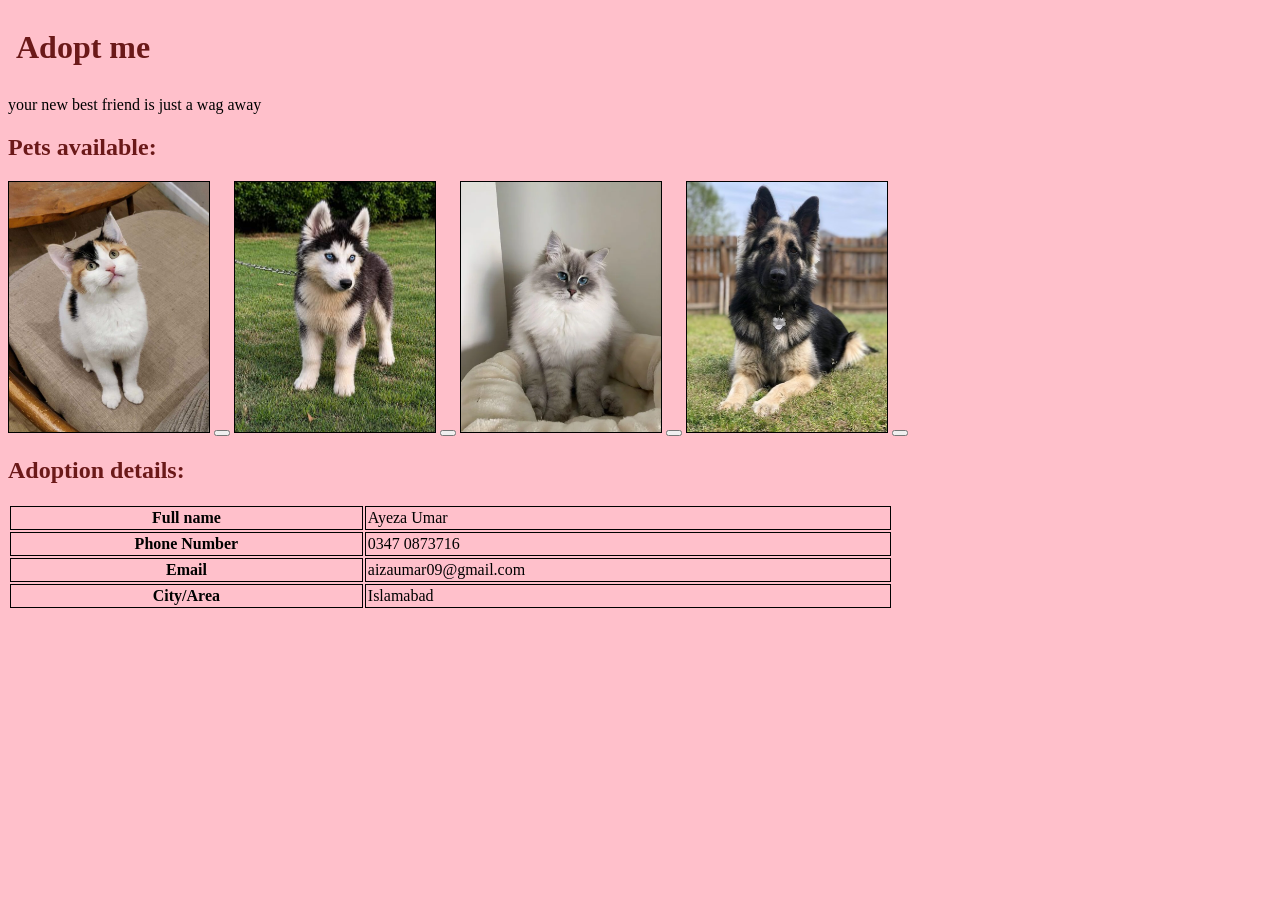
==== index.html @ 5b7b37e3 "Add Lab 11 page" ====
<!--Name: Ayeza Umar-->
<!--Roll number: 26i_3280-->

<!DOCTYPE html>
<html>
    <head>
        
        <link rel="stylesheet" href="style.css">
    </head>
    <body>
        <h1>Adopt me</h1>

        <p>your new best friend is just a wag away</p>

        <h2>Pets available:</h2>

        <img src="image.png">
         <button onclick="adoptPet()"></button>
        <img src="image copy.png">
         <button onclick="adoptPet()"></button>
        <img src="image copy 2.png">
        <button onclick="adoptPet()"></button>
        <img src="image copy 3.png">
        <button onclick="adoptPet()"></button>
        
       

        <script>
            function adoptPet(){
                console.log("woohoo")
                alert("Thank you for your interest!")
            }
        </script>

        <h2>Adoption details:</h2>
        <table>
            <tr>
                <th>Full name</th>
                <td>Ayeza Umar</td>
            </tr>

            <tr>
                <th>Phone Number</th>
                <td>0347 0873716</td>
            </tr>

            <tr>
                <th>Email</th>
                <td>aizaumar09@gmail.com</td>
            </tr>

            <tr>
                <th>City/Area</th>
                <td>Islamabad</td>
            </tr>

            
    </body>
</html>
---- style.css ----
/*Name: Ayeza Umar*/
/*Roll number: 26i_3280*/

body {
    background-color:pink;

}

h1{
    color: rgb(107, 25, 25);
    padding: 8px;
}

h2{
     color: rgb(107, 25, 25);
}

table{
    width: 70%;
}

th,td{
    border: 1px solid black;
    padding: 2px;
}

img{
    border: 1px solid black;
    height: 250px;
    width: 200px;
}
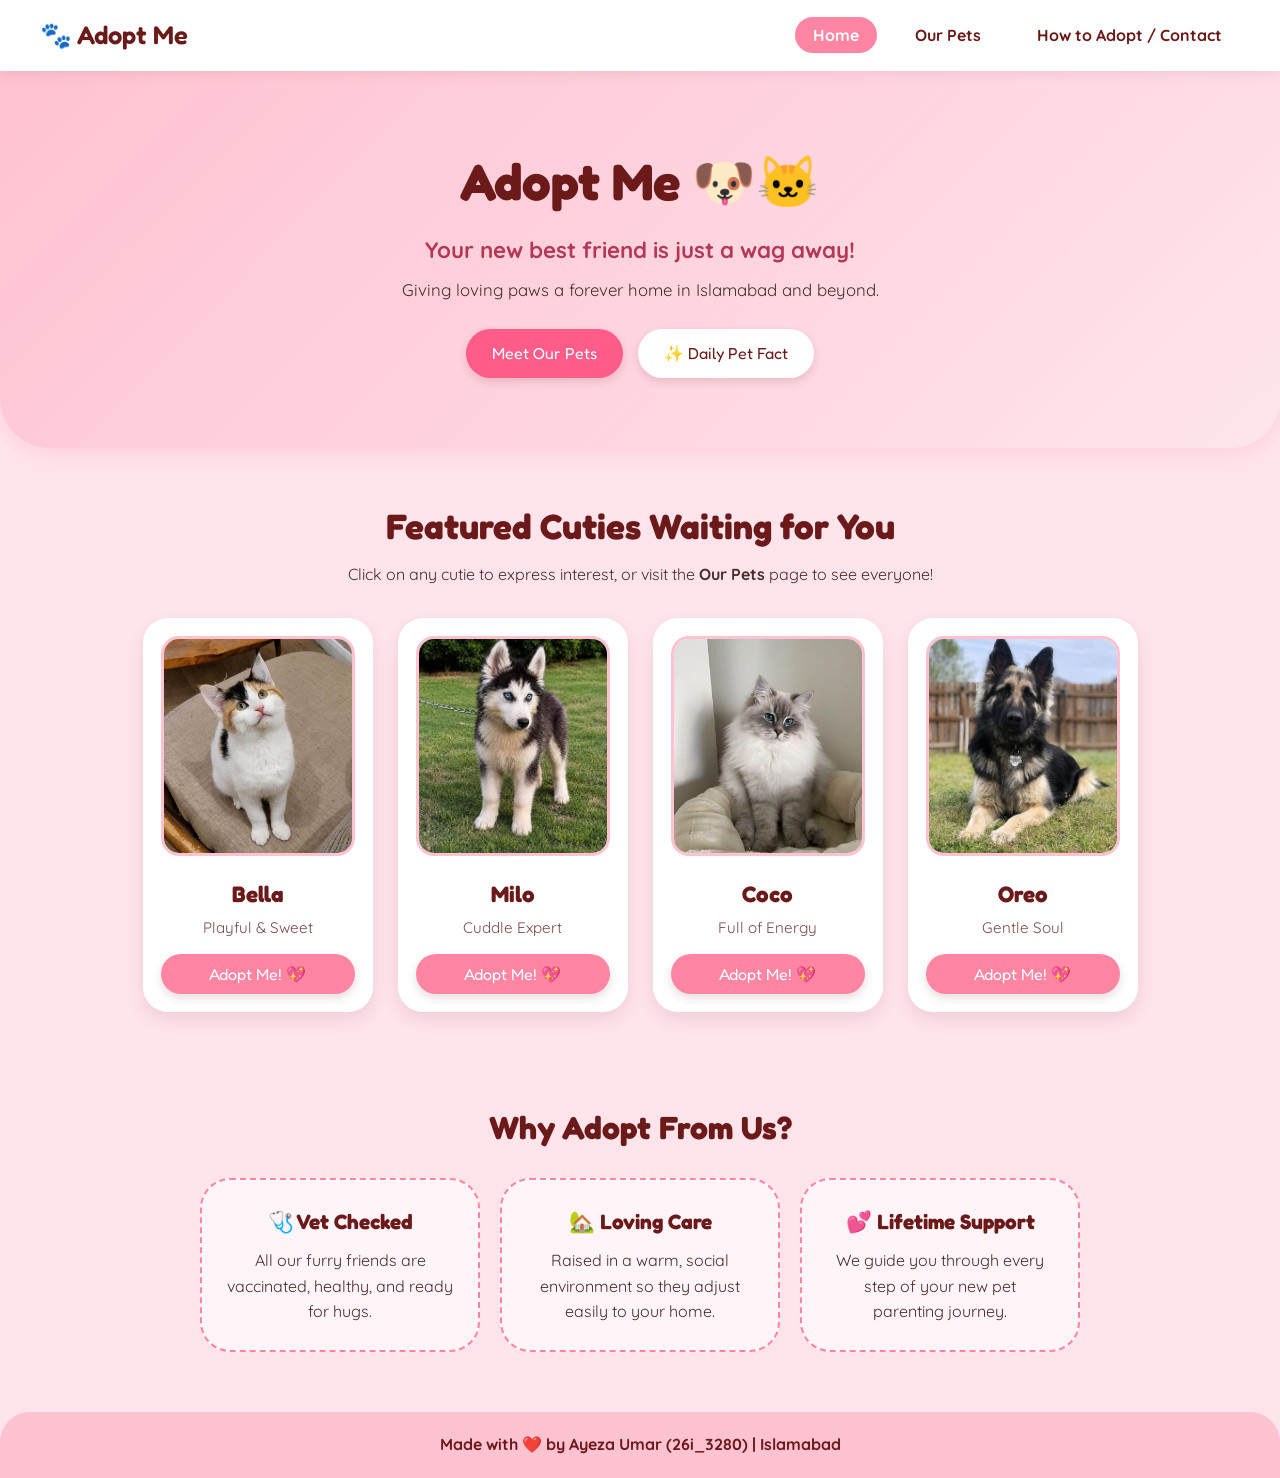
==== commit 9cff19e1: "name change" ====
--- a/index.html
+++ b/index.html
@@ -2,58 +2,124 @@
 <!--Roll number: 26i_3280-->
 
 <!DOCTYPE html>
-<html>
-    <head>
-        
-        <link rel="stylesheet" href="style.css">
-    </head>
-    <body>
-        <h1>Adopt me</h1>
+<html lang="en">
+<head>
+    <meta charset="UTF-8">
+    <meta name="viewport" content="width=device-width, initial-scale=1.0">
+    <title>Adopt Me | Home</title>
+    <!-- Importing a cute, rounded Google Font -->
+    <link href="https://fonts.googleapis.com/css2?family=Fredoka:wght@400;600&family=Quicksand:wght@500;700&display=swap" rel="stylesheet">
+    <link rel="stylesheet" href="style(2).css">
+</head>
+<body>
 
-        <p>your new best friend is just a wag away</p>
+    <!-- Navigation Bar for your 3-page website -->
+    <nav class="navbar">
+        <div class="logo">🐾 Adopt Me</div>
+        <ul class="nav-links">
+            <li><a href="index.html" class="active">Home</a></li>
+            <li><a href="pets.html">Our Pets</a></li>
+            <li><a href="adopt.html">How to Adopt / Contact</a></li>
+        </ul>
+    </nav>
 
-        <h2>Pets available:</h2>
+    <!-- Cute & Bubbly Hero Section -->
+    <header class="hero">
+        <div class="hero-content">
+            <h1>Adopt Me 🐶🐱</h1>
+            <p class="tagline">Your new best friend is just a wag away!</p>
+            <p class="subtext">Giving loving paws a forever home in Islamabad and beyond.</p>
+            <div class="hero-buttons">
+                <a href="pets.html" class="btn btn-primary">Meet Our Pets</a>
+                <button onclick="showFunFact()" class="btn btn-secondary">✨ Daily Pet Fact</button>
+            </div>
+            <!-- Interactive JS output box -->
+            <p id="fact-display" class="fact-box"></p>
+        </div>
+    </header>
 
-        <img src="image.png">
-         <button onclick="adoptPet()"></button>
-        <img src="image copy.png">
-         <button onclick="adoptPet()"></button>
-        <img src="image copy 2.png">
-        <button onclick="adoptPet()"></button>
-        <img src="image copy 3.png">
-        <button onclick="adoptPet()"></button>
-        
-       
+    <!-- Featured Pets Preview Section -->
+    <section class="featured-section">
+        <h2>Featured Cuties Waiting for You</h2>
+        <p>Click on any cutie to express interest, or visit the <strong>Our Pets</strong> page to see everyone!</p>
 
-        <script>
-            function adoptPet(){
-                console.log("woohoo")
-                alert("Thank you for your interest!")
-            }
-        </script>
+        <div class="pet-grid">
+            <div class="pet-card">
+                <img src="image.png" alt="Cute Pet 1">
+                <h3>Bella</h3>
+                <p>Playful & Sweet</p>
+                <button class="adopt-btn" onclick="adoptPet('Bella')">Adopt Me! 💖</button>
+            </div>
 
-        <h2>Adoption details:</h2>
-        <table>
-            <tr>
-                <th>Full name</th>
-                <td>Ayeza Umar</td>
-            </tr>
+            <div class="pet-card">
+                <img src="image copy.png" alt="Cute Pet 2">
+                <h3>Milo</h3>
+                <p>Cuddle Expert</p>
+                <button class="adopt-btn" onclick="adoptPet('Milo')">Adopt Me! 💖</button>
+            </div>
 
-            <tr>
-                <th>Phone Number</th>
-                <td>0347 0873716</td>
-            </tr>
+            <div class="pet-card">
+                <img src="image copy 2.png" alt="Cute Pet 3">
+                <h3>Coco</h3>
+                <p>Full of Energy</p>
+                <button class="adopt-btn" onclick="adoptPet('Coco')">Adopt Me! 💖</button>
+            </div>
 
-            <tr>
-                <th>Email</th>
-                <td>aizaumar09@gmail.com</td>
-            </tr>
+            <div class="pet-card">
+                <img src="image copy 3.png" alt="Cute Pet 4">
+                <h3>Oreo</h3>
+                <p>Gentle Soul</p>
+                <button class="adopt-btn" onclick="adoptPet('Oreo')">Adopt Me! 💖</button>
+            </div>
+        </div>
+    </section>
 
-            <tr>
-                <th>City/Area</th>
-                <td>Islamabad</td>
-            </tr>
+    <!-- Why Adopt Section -->
+    <section class="why-adopt">
+        <h2>Why Adopt From Us?</h2>
+        <div class="perks-container">
+            <div class="perk-bubble">
+                <h3>🩺 Vet Checked</h3>
+                <p>All our furry friends are vaccinated, healthy, and ready for hugs.</p>
+            </div>
+            <div class="perk-bubble">
+                <h3>🏡 Loving Care</h3>
+                <p>Raised in a warm, social environment so they adjust easily to your home.</p>
+            </div>
+            <div class="perk-bubble">
+                <h3>💕 Lifetime Support</h3>
+                <p>We guide you through every step of your new pet parenting journey.</p>
+            </div>
+        </div>
+    </section>
 
-            
-    </body>
+    <!-- Footer -->
+    <footer>
+        <p>Made with ❤️ by Ayeza Umar (26i_3280) | Islamabad</p>
+    </footer>
+
+    <!-- JavaScript -->
+    <script>
+        // Updated version of your original function
+        function adoptPet(petName) {
+            console.log("Woohoo! Interest shown in " + petName);
+            alert("Woohoo! 🐾 Thank you for your interest in adopting " + petName + "! Head over to our 'How to Adopt' page to complete your request.");
+        }
+
+        // Extra interactive function for the Home Page
+        function showFunFact() {
+            const facts = [
+                "🐶 Dogs' nose prints are as unique as human fingerprints!",
+                "🐱 Cats spend 70% of their lives sleeping—professional nappers!",
+                "🐾 Petting a dog or cat for just 15 minutes lowers stress levels!",
+                "🐰 Happy bunnies do a joyful jump-twist in the air called a 'binky'!"
+            ];
+            const randomFact = facts[Math.floor(Math.random() * facts.length)];
+            const factBox = document.getElementById("fact-display");
+            factBox.innerText = randomFact;
+            factBox.style.display = "inline-block";
+        }
+    </script>
+
+</body>
 </html>
--- a/style(2).css
+++ b/style(2).css
@@ -0,0 +1,589 @@
+/*Name: Ayeza Umar*/
+/*Roll number: 26i_3280*/
+
+* {
+    box-sizing: border-box;
+    margin: 0;
+    padding: 0;
+}
+
+body {
+    background-color: #ffe4ec; /* Soft pastel pink */
+    font-family: 'Quicksand', sans-serif;
+    color: #4a2c2c;
+    text-align: center;
+    line-height: 1.6;
+}
+
+h1, h2, h3, .logo {
+    font-family: 'Fredoka', sans-serif;
+    color: rgb(107, 25, 25);
+}
+
+/* Navigation Bar */
+.navbar {
+    background-color: #ffffff;
+    padding: 15px 40px;
+    display: flex;
+    justify-content: space-between;
+    align-items: center;
+    box-shadow: 0 4px 12px rgba(107, 25, 25, 0.08);
+    position: sticky;
+    top: 0;
+    z-index: 100;
+}
+
+.logo {
+    font-size: 1.6rem;
+    font-weight: 600;
+}
+
+.nav-links {
+    list-style: none;
+    display: flex;
+    gap: 20px;
+}
+
+.nav-links a {
+    text-decoration: none;
+    color: rgb(107, 25, 25);
+    font-weight: 700;
+    padding: 8px 18px;
+    border-radius: 25px;
+    transition: all 0.3s ease;
+}
+
+.nav-links a:hover, .nav-links a.active {
+    background-color: #ff85a2;
+    color: white;
+}
+
+/* Hero Section */
+.hero {
+    background: linear-gradient(135deg, #ffc2d1 0%, #ffe5ec 100%);
+    padding: 70px 20px;
+    border-bottom-left-radius: 50px;
+    border-bottom-right-radius: 50px;
+    box-shadow: 0 6px 20px rgba(255, 133, 162, 0.2);
+}
+
+.hero h1 {
+    font-size: 3.2rem;
+    margin-bottom: 10px;
+}
+
+.tagline {
+    font-size: 1.4rem;
+    font-weight: 700;
+    color: #b53858;
+    margin-bottom: 8px;
+}
+
+.subtext {
+    font-size: 1.05rem;
+    margin-bottom: 25px;
+}
+
+.hero-buttons {
+    display: flex;
+    justify-content: center;
+    gap: 15px;
+    flex-wrap: wrap;
+}
+
+/* Bubbly Buttons */
+.btn, .adopt-btn {
+    font-family: 'Fredoka', sans-serif;
+    font-size: 1rem;
+    padding: 12px 26px;
+    border: none;
+    border-radius: 30px;
+    cursor: pointer;
+    text-decoration: none;
+    transition: transform 0.2s ease, background-color 0.3s ease;
+    box-shadow: 0 4px 10px rgba(107, 25, 25, 0.15);
+}
+
+.btn:hover, .adopt-btn:hover {
+    transform: translateY(-3px) scale(1.03);
+}
+
+.btn-primary {
+    background-color: #ff5c8a;
+    color: white;
+}
+
+.btn-primary:hover {
+    background-color: #e04873;
+}
+
+.btn-secondary {
+    background-color: #ffffff;
+    color: rgb(107, 25, 25);
+}
+
+.fact-box {
+    display: none;
+    margin-top: 20px;
+    background-color: #fff;
+    padding: 12px 24px;
+    border-radius: 25px;
+    font-weight: 700;
+    color: #b53858;
+    box-shadow: 0 4px 10px rgba(0, 0, 0, 0.08);
+}
+
+/* Featured Pets Grid */
+.featured-section {
+    padding: 50px 20px;
+    max-width: 1100px;
+    margin: 0 auto;
+}
+
+.featured-section h2 {
+    font-size: 2.2rem;
+    margin-bottom: 8px;
+}
+
+.pet-grid {
+    display: flex;
+    justify-content: center;
+    gap: 25px;
+    flex-wrap: wrap;
+    margin-top: 30px;
+}
+
+.pet-card {
+    background-color: #ffffff;
+    border-radius: 25px;
+    padding: 18px;
+    width: 230px;
+    box-shadow: 0 8px 18px rgba(107, 25, 25, 0.1);
+    transition: transform 0.3s ease;
+}
+
+.pet-card:hover {
+    transform: translateY(-8px);
+}
+
+.pet-card img {
+    width: 100%;
+    height: 220px;
+    object-fit: cover;
+    border-radius: 18px;
+    border: 3px solid #ffc2d1;
+    margin-bottom: 12px;
+}
+
+.pet-card h3 {
+    font-size: 1.4rem;
+    margin-bottom: 4px;
+}
+
+.pet-card p {
+    font-size: 0.95rem;
+    color: #7a4b4b;
+    margin-bottom: 14px;
+}
+
+.adopt-btn {
+    background-color: #ff85a2;
+    color: white;
+    width: 100%;
+    padding: 10px;
+}
+
+.adopt-btn:hover {
+    background-color: #ff5c8a;
+}
+
+/* Why Adopt Bubbles */
+.why-adopt {
+    padding: 40px 20px 60px;
+    max-width: 1000px;
+    margin: 0 auto;
+}
+
+.why-adopt h2 {
+    font-size: 2rem;
+    margin-bottom: 25px;
+}
+
+.perks-container {
+    display: flex;
+    justify-content: center;
+    gap: 20px;
+    flex-wrap: wrap;
+}
+
+.perk-bubble {
+    background-color: #fff5f8;
+    border: 2px dashed #ff85a2;
+    border-radius: 30px;
+    padding: 25px;
+    width: 280px;
+}
+
+.perk-bubble h3 {
+    margin-bottom: 10px;
+    font-size: 1.3rem;
+}
+
+/* Footer */
+footer {
+    background-color: #ffc2d1;
+    padding: 20px;
+    font-weight: 700;
+    color: rgb(107, 25, 25);
+    border-top-left-radius: 30px;
+    border-top-right-radius: 30px;
+}
+
+/* --- Meet Our Pets Page Additions --- */
+
+.small-hero {
+    padding: 45px 20px;
+}
+
+.filter-buttons {
+    display: flex;
+    justify-content: center;
+    gap: 12px;
+    margin-top: 20px;
+    flex-wrap: wrap;
+}
+
+.filter-btn {
+    background-color: #ffffff;
+    color: rgb(107, 25, 25);
+    border: 2px solid #ff85a2;
+}
+
+.filter-btn.active-filter, .filter-btn:hover {
+    background-color: #ff5c8a;
+    color: #ffffff;
+    border-color: #ff5c8a;
+}
+
+.detailed-card {
+    width: 250px;
+    display: flex;
+    flex-direction: column;
+    justify-content: space-between;
+}
+
+.pet-badge {
+    display: inline-block;
+    background-color: #ffe4ec;
+    color: #b53858;
+    font-weight: 700;
+    font-size: 0.85rem;
+    padding: 5px 12px;
+    border-radius: 20px;
+    margin-bottom: 10px;
+}
+
+.pet-breed {
+    font-weight: 700;
+    color: #b53858 !important;
+    font-size: 0.85rem !important;
+    margin-bottom: 8px !important;
+}
+
+.pet-bio {
+    font-size: 0.9rem !important;
+    line-height: 1.4;
+    margin-bottom: 15px !important;
+}
+
+/* Guidelines Section */
+.guidelines-section {
+    background-color: #fff5f8;
+    padding: 50px 20px;
+    margin: 20px auto 50px;
+    max-width: 1050px;
+    border-radius: 35px;
+    box-shadow: 0 8px 20px rgba(107, 25, 25, 0.08);
+}
+
+.guidelines-section h2 {
+    font-size: 2.1rem;
+    margin-bottom: 8px;
+}
+
+.guidelines-grid {
+    display: grid;
+    grid-template-columns: repeat(auto-fit, minmax(220px, 1fr));
+    gap: 20px;
+    margin: 30px 0;
+}
+
+.guideline-card {
+    background-color: #ffffff;
+    border: 2px dashed #ff85a2;
+    border-radius: 25px;
+    padding: 22px;
+    text-align: left;
+}
+
+.guideline-card h3 {
+    font-size: 1.2rem;
+    margin-bottom: 8px;
+}
+
+.cta-box {
+    margin-top: 25px;
+    padding-top: 20px;
+    border-top: 2px dotted #ffc2d1;
+}
+
+.cta-box h3 {
+    margin-bottom: 15px;
+}
+
+/* --- How to Adopt & Contact Page Additions --- */
+
+.steps-section {
+    max-width: 1050px;
+    margin: 40px auto 20px;
+    padding: 0 20px;
+}
+
+.steps-section h2 {
+    font-size: 2rem;
+    margin-bottom: 25px;
+}
+
+.steps-container {
+    display: flex;
+    justify-content: center;
+    gap: 20px;
+    flex-wrap: wrap;
+}
+
+.step-bubble {
+    background-color: #ffffff;
+    border-radius: 28px;
+    padding: 25px;
+    width: 290px;
+    box-shadow: 0 6px 16px rgba(107, 25, 25, 0.08);
+    border-top: 5px solid #ff85a2;
+}
+
+.step-number {
+    display: inline-block;
+    background-color: #ff5c8a;
+    color: white;
+    font-family: 'Fredoka', sans-serif;
+    padding: 4px 14px;
+    border-radius: 20px;
+    font-size: 0.9rem;
+    margin-bottom: 10px;
+}
+
+/* Two-Column Layout for Form & Contact Table */
+.adopt-contact-wrapper {
+    display: flex;
+    justify-content: center;
+    align-items: flex-start;
+    gap: 30px;
+    max-width: 1100px;
+    margin: 40px auto 60px;
+    padding: 0 20px;
+    flex-wrap: wrap;
+}
+
+.form-card, .contact-card {
+    background-color: #ffffff;
+    border-radius: 30px;
+    padding: 32px;
+    flex: 1;
+    min-width: 310px;
+    box-shadow: 0 8px 22px rgba(107, 25, 25, 0.1);
+    text-align: left;
+}
+
+.form-card h2, .contact-card h2 {
+    font-size: 1.7rem;
+    margin-bottom: 6px;
+}
+
+.form-subtext {
+    font-size: 0.95rem;
+    color: #7a4b4b;
+    margin-bottom: 22px;
+}
+
+.input-group {
+    margin-bottom: 16px;
+}
+
+.input-group label {
+    display: block;
+    font-weight: 700;
+    margin-bottom: 6px;
+    color: rgb(107, 25, 25);
+    font-size: 0.95rem;
+}
+
+.input-group input,
+.input-group select,
+.input-group textarea {
+    width: 100%;
+    padding: 12px 16px;
+    border: 2px solid #ffc2d1;
+    border-radius: 18px;
+    font-family: 'Quicksand', sans-serif;
+    font-size: 0.95rem;
+    background-color: #fff9fb;
+    color: #4a2c2c;
+    outline: none;
+    transition: border-color 0.3s ease;
+}
+
+.input-group input:focus,
+.input-group select:focus,
+.input-group textarea:focus {
+    border-color: #ff5c8a;
+    background-color: #ffffff;
+}
+
+.submit-btn {
+    width: 100%;
+    margin-top: 8px;
+    font-size: 1.05rem;
+}
+
+.confirmation-box {
+    display: none;
+    margin-top: 20px;
+    background-color: #ffe4ec;
+    border: 2px dashed #ff5c8a;
+    border-radius: 20px;
+    padding: 18px;
+    text-align: center;
+}
+
+.confirmation-box h3 {
+    margin-bottom: 6px;
+}
+
+/* Styled Contact Table */
+.contact-table {
+    width: 100%;
+    border-collapse: separate;
+    border-spacing: 0;
+    border-radius: 18px;
+    overflow: hidden;
+    border: 2px solid #ffc2d1;
+    margin-bottom: 25px;
+}
+
+.contact-table th,
+.contact-table td {
+    padding: 12px 15px;
+    border: none;
+    border-bottom: 1px solid #ffe4ec;
+    text-align: left;
+}
+
+.contact-table th {
+    background-color: #ffe4ec;
+    color: rgb(107, 25, 25);
+    width: 38%;
+}
+
+.contact-table td {
+    background-color: #fff9fb;
+}
+
+.extra-guidelines {
+    background-color: #fff5f8;
+    border: 2px dashed #ff85a2;
+    border-radius: 22px;
+    padding: 20px;
+}
+
+.extra-guidelines h3 {
+    font-size: 1.15rem;
+    margin-bottom: 10px;
+}
+
+.extra-guidelines ul {
+    padding-left: 20px;
+    font-size: 0.95rem;
+}
+
+.extra-guidelines li {
+    margin-bottom: 6px;
+}
+
+/* --- Feedback Form Section --- */
+
+.feedback-section {
+    max-width: 1100px;
+    margin: 0 auto 60px;
+    padding: 0 20px;
+}
+
+.feedback-card {
+    background-color: #fff5f8;
+    border: 2px dashed #ff85a2;
+    border-radius: 30px;
+    padding: 35px;
+    box-shadow: 0 8px 22px rgba(107, 25, 25, 0.08);
+    text-align: left;
+}
+
+.feedback-card h2 {
+    font-size: 1.8rem;
+    margin-bottom: 6px;
+    text-align: center;
+}
+
+.feedback-card .form-subtext {
+    text-align: center;
+}
+
+.feedback-row {
+    display: flex;
+    gap: 20px;
+    flex-wrap: wrap;
+}
+
+.feedback-row .input-group {
+    flex: 1;
+    min-width: 240px;
+}
+
+.feedback-submit-btn {
+    background-color: #ff85a2;
+    color: #ffffff;
+    width: 100%;
+    font-size: 1.05rem;
+    margin-top: 5px;
+}
+
+.feedback-submit-btn:hover {
+    background-color: #ff5c8a;
+}
+
+.feedback-display {
+    display: none;
+    margin-top: 22px;
+    background-color: #ffffff;
+    border: 2px solid #ffc2d1;
+    border-radius: 22px;
+    padding: 20px;
+    text-align: center;
+}
+
+.feedback-display h3 {
+    margin-bottom: 6px;
+}
+
+.quoted-feedback {
+    font-style: italic;
+    color: #7a4b4b;
+    margin-top: 8px;
+}
